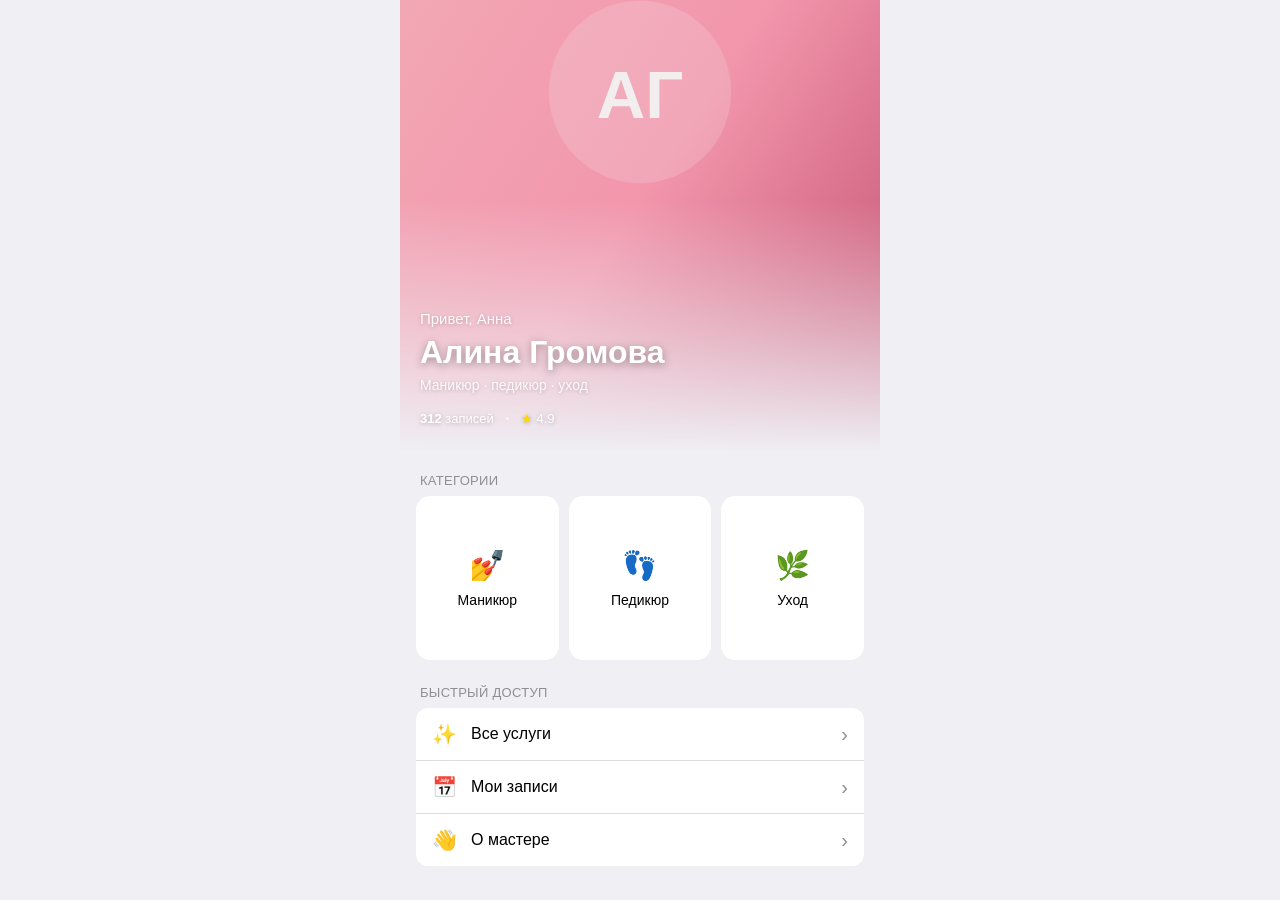
==== Documents/Projects/tg-beauty-catalog/tg-app/index.html @ 5e48bc69 "add tg-app — native Telegram style TMA - Заменяет dark-premium prototype нативным стилем Telegram (с" ====
<!DOCTYPE html>
<html lang="ru">
<head>
  <meta charset="UTF-8">
  <meta name="viewport" content="width=device-width, initial-scale=1.0, maximum-scale=1.0, user-scalable=no, viewport-fit=cover">
  <meta name="theme-color" content="#ffffff">
  <title>Алина Громова · Запись</title>

  <!-- Telegram Web App SDK — данные пользователя, тема, MainButton, BackButton -->
  <script src="https://telegram.org/js/telegram-web-app.js"></script>

  <link rel="stylesheet" href="styles.css">
</head>
<body>

  <!-- SVG-плейсхолдеры: градиенты для героев и аватара -->
  <svg width="0" height="0" style="position:absolute" aria-hidden="true">
    <defs>
      <linearGradient id="g-master" x1="0" y1="0" x2="1" y2="1">
        <stop offset="0%" stop-color="#FFB6C1"/>
        <stop offset="50%" stop-color="#FF9EB5"/>
        <stop offset="100%" stop-color="#C44569"/>
      </linearGradient>
    </defs>
  </svg>

  <!-- Верхняя панель (рисуем сами; в Telegram она поверх системной) -->
  <header class="topbar" id="topbar">
    <button class="back-btn" id="backBtn" aria-label="Назад" hidden>
      <svg viewBox="0 0 12 20" fill="none">
        <path d="M10 2L2 10L10 18" stroke="currentColor" stroke-width="2.5" stroke-linecap="round" stroke-linejoin="round"/>
      </svg>
      <span>Назад</span>
    </button>
    <div class="topbar-title" id="topbarTitle"></div>
  </header>

  <!-- Корневой контейнер с экранами; экраны переключаются слайдом -->
  <div class="app" id="app">

    <!-- ============ Экран 1: Главная ============ -->
    <section class="screen no-mainbtn no-topbar active" data-screen="home">
      <div class="hero">
        <svg viewBox="0 0 400 600" preserveAspectRatio="xMidYMid slice">
          <rect width="400" height="600" fill="url(#g-master)"/>
          <circle cx="200" cy="210" r="76" fill="rgba(255,255,255,0.18)"/>
          <text x="200" y="232" text-anchor="middle" font-family="-apple-system, sans-serif" font-size="56" fill="#ffffff" opacity="0.95" font-weight="600">АГ</text>
        </svg>
        <div class="hero-content">
          <div class="hero-greet" id="greeting">Привет, Анна</div>
          <div class="hero-name">Алина Громова</div>
          <div class="hero-spec">Маникюр · педикюр · уход</div>
          <div class="hero-stats">
            <span><b>312</b> записей</span>
            <span class="dot"></span>
            <span><span class="star">★</span> 4.9</span>
          </div>
        </div>
      </div>

      <div class="home-body">
        <div class="section-label" style="padding-left:4px;margin-top:0">Категории</div>
        <div class="tile-row" id="homeTiles">
          <!-- Заполняется JS-ом из CATEGORIES -->
        </div>

        <div class="section-label" style="padding-left:4px">Быстрый доступ</div>
        <div class="list-group" style="margin-bottom:24px">
          <div class="list-item" data-action="go-catalog">
            <span style="font-size:20px">✨</span>
            <span>Все услуги</span>
            <span class="chevron">›</span>
          </div>
          <div class="list-item" data-action="go-bookings">
            <span style="font-size:20px">📅</span>
            <span>Мои записи</span>
            <span class="chevron">›</span>
          </div>
          <div class="list-item" data-action="go-about">
            <span style="font-size:20px">👋</span>
            <span>О мастере</span>
            <span class="chevron">›</span>
          </div>
        </div>
      </div>
    </section>

    <!-- ============ Экран 2: Каталог ============ -->
    <section class="screen no-mainbtn" data-screen="catalog">
      <div class="chips" id="catChips"></div>
      <div class="section">
        <div class="list-group" id="serviceList"></div>
      </div>
    </section>

    <!-- ============ Экран 3: Карточка услуги ============ -->
    <section class="screen no-topbar" data-screen="service">
      <div class="service-hero" id="serviceHero"></div>
      <div class="service-body">
        <h1 class="service-title" id="serviceTitle"></h1>
        <div class="service-meta-row" id="serviceMeta"></div>
        <p class="service-desc" id="serviceDesc"></p>
        <div class="section-label" style="padding-left:4px;margin-top:0">Что входит</div>
        <ul class="includes-list" id="serviceIncludes"></ul>
        <div class="proof" id="serviceProof"></div>
      </div>
    </section>

    <!-- ============ Экран 4: Календарь ============ -->
    <section class="screen" data-screen="calendar">
      <div class="cal-summary" id="calSummary"></div>
      <div class="days-strip" id="daysStrip"></div>
      <div class="slots-title">Свободное время</div>
      <div id="slotsArea"></div>
    </section>

    <!-- ============ Экран 5: Подтверждение ============ -->
    <section class="screen" data-screen="confirm">
      <div class="confirm-body">
        <div class="summary-card">
          <div class="summary-service" id="confirmService"></div>
          <div class="summary-when" id="confirmWhen"></div>
          <div class="summary-duration" id="confirmDuration"></div>
          <div class="summary-price" id="confirmPrice"></div>
        </div>

        <div class="field">
          <div class="field-label">Имя</div>
          <input type="text" id="confirmName" value="Анна">
        </div>

        <div id="contactArea">
          <!-- Заполняется JS-ом: или contact-btn, или contact-ok -->
        </div>

        <div class="field">
          <div class="field-label">Комментарий (необязательно)</div>
          <textarea id="confirmComment" placeholder="Если есть пожелания"></textarea>
        </div>

        <div class="fineprint">Оплата на месте. Мастер подтвердит запись в течение часа.</div>
      </div>
    </section>

    <!-- ============ Экран 6: Успех ============ -->
    <section class="screen no-mainbtn no-topbar" data-screen="success">
      <div class="success-body">
        <div class="success-icon">
          <svg viewBox="0 0 24 24" fill="none" stroke="currentColor" stroke-width="3" stroke-linecap="round" stroke-linejoin="round">
            <polyline points="20 6 9 17 4 12"></polyline>
          </svg>
        </div>
        <div class="success-title">Готово!</div>
        <div class="success-sub" id="successSub"></div>

        <div class="success-card" id="successCard"></div>

        <div class="success-note">Напомню за день до визита</div>

        <button class="main-btn" data-action="go-home" style="position:relative;left:0;right:0;bottom:0;width:100%;max-width:none">
          На главную
        </button>
        <button class="link-btn" data-action="go-bookings">Мои записи →</button>
      </div>
    </section>

    <!-- ============ Экран 7: Мои записи ============ -->
    <section class="screen no-mainbtn" data-screen="bookings">
      <div class="tabs">
        <button class="tab active" data-tab="active">Активные</button>
        <button class="tab" data-tab="past">Прошедшие</button>
      </div>
      <div id="bookingList"></div>
    </section>

    <!-- ============ Экран 8: О мастере ============ -->
    <section class="screen no-topbar" data-screen="about">
      <div class="about-hero">
        <svg viewBox="0 0 400 280" preserveAspectRatio="xMidYMid slice">
          <rect width="400" height="280" fill="url(#g-master)"/>
          <circle cx="200" cy="120" r="60" fill="rgba(255,255,255,0.18)"/>
          <text x="200" y="138" text-anchor="middle" font-family="-apple-system, sans-serif" font-size="44" fill="#ffffff" opacity="0.95" font-weight="600">АГ</text>
        </svg>
      </div>
      <div class="about-body">
        <div class="about-name">Алина Громова</div>
        <div class="about-exp">10 лет в бьюти</div>
        <p class="about-bio" id="aboutBio"></p>

        <div class="section-label" style="padding-left:4px;margin-top:0">Контакты</div>
        <div class="list-group" style="margin-bottom:24px">
          <div class="list-item" data-action="open-map">
            <div class="contact-ico">📍</div>
            <div>
              <div class="contact-text" id="aboutAddress"></div>
              <div class="contact-sub">Открыть на карте</div>
            </div>
            <span class="chevron">›</span>
          </div>
          <div class="list-item" data-action="open-tg">
            <div class="contact-ico">✈</div>
            <div>
              <div class="contact-text" id="aboutTg"></div>
              <div class="contact-sub">Telegram-канал мастера</div>
            </div>
            <span class="chevron">›</span>
          </div>
          <div class="list-item" style="cursor:default">
            <div class="contact-ico">🕙</div>
            <div>
              <div class="contact-text" id="aboutHours"></div>
              <div class="contact-sub">Воскресенье — выходной</div>
            </div>
          </div>
        </div>
      </div>
    </section>

  </div>

  <!-- Главная кнопка снизу (эмуляция MainButton, в Telegram заменится на нативную) -->
  <button class="main-btn" id="mainBtn" hidden></button>

  <script src="data.js"></script>
  <script src="app.js"></script>
</body>
</html>
---- Documents/Projects/tg-beauty-catalog/tg-app/styles.css ----
/* ============================================================
   Telegram Mini App — нативный iOS/Android-стиль.
   Тема берётся из Telegram CSS-переменных (--tg-theme-*),
   fallback-значения подобраны под светлый Telegram iOS.
   В тёмной системной теме (prefers-color-scheme) — тёмные fallback.
   ============================================================ */

:root {
  /* Светлые fallback — если открыто не в Telegram */
  --tg-theme-bg-color: #ffffff;
  --tg-theme-secondary-bg-color: #efeff4;
  --tg-theme-section-bg-color: #ffffff;
  --tg-theme-text-color: #000000;
  --tg-theme-hint-color: #8e8e93;
  --tg-theme-link-color: #2AABEE;
  --tg-theme-button-color: #2AABEE;
  --tg-theme-button-text-color: #ffffff;
  --tg-theme-destructive-text-color: #FF3B30;
  --tg-theme-accent-text-color: #2AABEE;
  --tg-theme-subtitle-text-color: #8e8e93;
  --tg-theme-header-bg-color: #f8f8f8;

  /* Производные */
  --separator: rgba(60, 60, 67, 0.18);
  --press-overlay: rgba(0, 0, 0, 0.06);
  --radius-card: 12px;
  --radius-btn: 12px;

  --safe-top: env(safe-area-inset-top, 0px);
  --safe-bottom: env(safe-area-inset-bottom, 0px);

  --main-btn-h: 50px;
  --top-h: 52px;

  --ease: cubic-bezier(0.32, 0.72, 0, 1);
}

/* Тёмная тема вне Telegram — по prefers-color-scheme */
@media (prefers-color-scheme: dark) {
  :root {
    --tg-theme-bg-color: #000000;
    --tg-theme-secondary-bg-color: #1c1c1e;
    --tg-theme-section-bg-color: #1c1c1e;
    --tg-theme-text-color: #ffffff;
    --tg-theme-hint-color: #8e8e93;
    --tg-theme-link-color: #2AABEE;
    --tg-theme-button-color: #2AABEE;
    --tg-theme-button-text-color: #ffffff;
    --tg-theme-destructive-text-color: #FF453A;
    --tg-theme-accent-text-color: #2AABEE;
    --tg-theme-subtitle-text-color: #8e8e93;
    --tg-theme-header-bg-color: #1c1c1e;
    --separator: rgba(84, 84, 88, 0.4);
    --press-overlay: rgba(255, 255, 255, 0.08);
  }
}

* { box-sizing: border-box; margin: 0; padding: 0; }

html, body {
  background: var(--tg-theme-secondary-bg-color);
  color: var(--tg-theme-text-color);
  font-family: -apple-system, BlinkMacSystemFont, 'SF Pro Display', 'Segoe UI', Roboto, sans-serif;
  font-size: 16px;
  line-height: 1.4;
  -webkit-font-smoothing: antialiased;
  overscroll-behavior: none;
  -webkit-tap-highlight-color: transparent;
}

body {
  max-width: 480px;
  margin: 0 auto;
  min-height: 100vh;
  min-height: 100dvh;
  position: relative;
  overflow: hidden;
}

/* ============ Каркас экранов со слайд-переходами ============ */
.app {
  position: relative;
  height: 100dvh;
  overflow: hidden;
}

.screen {
  position: absolute;
  inset: 0;
  background: var(--tg-theme-secondary-bg-color);
  overflow-y: auto;
  overflow-x: hidden;
  -webkit-overflow-scrolling: touch;
  transform: translateX(100%);
  transition: transform 0.28s var(--ease);
  will-change: transform;
  padding-top: calc(var(--top-h) + var(--safe-top));
  padding-bottom: calc(var(--main-btn-h) + var(--safe-bottom) + 24px);
}

.screen.active {
  transform: translateX(0);
  z-index: 2;
}

.screen.behind {
  transform: translateX(-25%);
  z-index: 1;
}

.screen.no-mainbtn { padding-bottom: calc(var(--safe-bottom) + 24px); }
.screen.no-topbar  { padding-top: var(--safe-top); }

/* ============ Верхняя панель ============ */
.topbar {
  position: absolute;
  top: 0; left: 0; right: 0;
  height: calc(var(--top-h) + var(--safe-top));
  padding-top: var(--safe-top);
  background: var(--tg-theme-header-bg-color);
  backdrop-filter: saturate(180%) blur(20px);
  -webkit-backdrop-filter: saturate(180%) blur(20px);
  display: flex;
  align-items: center;
  justify-content: center;
  z-index: 10;
  border-bottom: 0.5px solid transparent;
  transition: border-color .2s;
}
.topbar.scrolled { border-bottom-color: var(--separator); }
.topbar.transparent { background: transparent; backdrop-filter: none; -webkit-backdrop-filter: none; }

.topbar-title {
  font-size: 17px;
  font-weight: 600;
  color: var(--tg-theme-text-color);
}

.back-btn {
  position: absolute;
  left: 8px;
  top: var(--safe-top);
  height: var(--top-h);
  display: flex;
  align-items: center;
  padding: 0 12px;
  background: none;
  border: none;
  color: var(--tg-theme-link-color);
  cursor: pointer;
  font-size: 17px;
  font-family: inherit;
  gap: 4px;
}
.back-btn:active { opacity: 0.4; }
.back-btn[hidden] { display: none; }
.back-btn svg { width: 12px; height: 20px; }

/* ============ Главная кнопка снизу (эмуляция MainButton) ============ */
.main-btn {
  position: fixed;
  left: 16px;
  right: 16px;
  bottom: calc(var(--safe-bottom) + 12px);
  height: var(--main-btn-h);
  max-width: 448px;
  margin: 0 auto;
  background: var(--tg-theme-button-color);
  color: var(--tg-theme-button-text-color);
  border: none;
  border-radius: var(--radius-btn);
  font-family: inherit;
  font-weight: 600;
  font-size: 17px;
  cursor: pointer;
  z-index: 100;
  transition: opacity 0.15s, transform 0.1s;
}
.main-btn:active { opacity: 0.85; transform: scale(0.99); }
.main-btn[disabled] {
  opacity: 0.5;
  cursor: not-allowed;
}
.main-btn[hidden] { display: none; }
.main-btn.progress::after {
  content: '';
  display: inline-block;
  width: 16px; height: 16px;
  margin-left: 10px;
  border: 2px solid currentColor;
  border-right-color: transparent;
  border-radius: 50%;
  vertical-align: -3px;
  animation: spin 0.7s linear infinite;
}
@keyframes spin { to { transform: rotate(360deg); } }

/* ============ Тайповые группы (iOS Settings style) ============ */
.section {
  margin: 0 16px 24px;
}
.section-label {
  font-size: 13px;
  text-transform: uppercase;
  letter-spacing: 0.3px;
  color: var(--tg-theme-hint-color);
  padding: 0 16px 6px;
  margin-top: 24px;
}
.list-group {
  background: var(--tg-theme-section-bg-color);
  border-radius: var(--radius-card);
  overflow: hidden;
}
.list-item {
  display: flex;
  align-items: center;
  gap: 14px;
  padding: 12px 16px;
  min-height: 44px;
  cursor: pointer;
  position: relative;
  transition: background .15s;
}
.list-item:active { background: var(--press-overlay); }
.list-item + .list-item {
  border-top: 0.5px solid var(--separator);
}
.list-item .chevron {
  margin-left: auto;
  color: var(--tg-theme-hint-color);
  font-size: 20px;
  flex-shrink: 0;
}

/* ============ Экран 1: Главная ============ */
.hero {
  position: relative;
  height: 56vh;
  min-height: 360px;
  overflow: hidden;
  margin: calc(-1 * (var(--top-h) + var(--safe-top))) 0 0;
}
.hero svg { width: 100%; height: 100%; display: block; }
.hero::after {
  content: '';
  position: absolute;
  inset: 0;
  background: linear-gradient(180deg, rgba(0,0,0,0.05) 50%, var(--tg-theme-secondary-bg-color) 100%);
  pointer-events: none;
}
.hero-content {
  position: absolute;
  bottom: 24px;
  left: 20px;
  right: 20px;
  z-index: 2;
  color: #ffffff;
}
.hero-greet {
  font-size: 15px;
  opacity: 0.9;
  margin-bottom: 6px;
  text-shadow: 0 1px 4px rgba(0,0,0,0.25);
}
.hero-name {
  font-size: 32px;
  font-weight: 700;
  line-height: 1.1;
  margin-bottom: 6px;
  text-shadow: 0 2px 8px rgba(0,0,0,0.35);
}
.hero-spec {
  font-size: 14px;
  opacity: 0.85;
  text-shadow: 0 1px 4px rgba(0,0,0,0.25);
}
.hero-stats {
  display: flex;
  gap: 12px;
  margin-top: 14px;
  font-size: 13px;
  align-items: center;
  text-shadow: 0 1px 4px rgba(0,0,0,0.25);
}
.hero-stats .star { color: #FFD700; }
.hero-stats .dot { width: 3px; height: 3px; border-radius: 50%; background: currentColor; opacity: 0.6; }

.home-body {
  padding: 20px 16px 0;
}

/* Категории-тайлы */
.tile-row {
  display: grid;
  grid-template-columns: 1fr 1fr 1fr;
  gap: 10px;
  margin-bottom: 8px;
}
.tile {
  aspect-ratio: 1 / 1.15;
  border-radius: 14px;
  position: relative;
  overflow: hidden;
  cursor: pointer;
  display: flex;
  flex-direction: column;
  align-items: center;
  justify-content: center;
  padding: 14px;
  transition: transform .12s;
  background: var(--tg-theme-section-bg-color);
}
.tile:active { transform: scale(0.96); }
.tile-emoji {
  font-size: 28px;
  margin-bottom: 6px;
}
.tile-name {
  font-size: 14px;
  font-weight: 500;
  color: var(--tg-theme-text-color);
}

/* ============ Экран 2: Каталог ============ */
.chips {
  display: flex;
  gap: 8px;
  padding: 12px 16px;
  overflow-x: auto;
  scrollbar-width: none;
}
.chips::-webkit-scrollbar { display: none; }
.chip {
  flex-shrink: 0;
  padding: 8px 16px;
  height: 36px;
  display: inline-flex;
  align-items: center;
  border-radius: 18px;
  background: var(--tg-theme-section-bg-color);
  color: var(--tg-theme-text-color);
  font-family: inherit;
  font-size: 14px;
  font-weight: 500;
  border: none;
  cursor: pointer;
  transition: all .15s;
  white-space: nowrap;
}
.chip.active {
  background: var(--tg-theme-button-color);
  color: var(--tg-theme-button-text-color);
}

.service-card {
  display: flex;
  align-items: center;
  gap: 12px;
  padding: 10px;
  cursor: pointer;
  position: relative;
  min-height: 64px;
  transition: background .15s;
}
.service-card:active { background: var(--press-overlay); }
.service-card + .service-card {
  border-top: 0.5px solid var(--separator);
}
.service-thumb {
  width: 56px;
  height: 56px;
  border-radius: 10px;
  flex-shrink: 0;
  overflow: hidden;
}
.service-info { flex: 1; min-width: 0; }
.service-name {
  font-size: 15px;
  font-weight: 500;
  color: var(--tg-theme-text-color);
  margin-bottom: 3px;
}
.service-meta {
  font-size: 13px;
  color: var(--tg-theme-hint-color);
}
.service-meta .price {
  color: var(--tg-theme-accent-text-color);
  font-weight: 500;
}
.service-chevron {
  color: var(--tg-theme-hint-color);
  font-size: 20px;
  flex-shrink: 0;
  margin-right: 4px;
}

/* ============ Экран 3: Карточка услуги ============ */
.service-hero {
  height: 220px;
  margin: calc(-1 * (var(--top-h) + var(--safe-top))) 0 0;
  position: relative;
  overflow: hidden;
}
.service-hero svg { width: 100%; height: 100%; display: block; }
.service-body { padding: 20px 16px 0; }
.service-title {
  font-size: 28px;
  font-weight: 700;
  color: var(--tg-theme-text-color);
  margin-bottom: 8px;
  line-height: 1.15;
}
.service-meta-row {
  font-size: 15px;
  color: var(--tg-theme-hint-color);
  margin-bottom: 20px;
}
.service-meta-row .price {
  color: var(--tg-theme-accent-text-color);
  font-weight: 600;
}
.service-desc {
  font-size: 15px;
  line-height: 1.5;
  color: var(--tg-theme-text-color);
  margin-bottom: 24px;
}
.includes-list {
  list-style: none;
  background: var(--tg-theme-section-bg-color);
  border-radius: var(--radius-card);
  margin-bottom: 16px;
}
.includes-list li {
  padding: 12px 16px;
  font-size: 15px;
  color: var(--tg-theme-text-color);
  display: flex;
  align-items: center;
  gap: 12px;
}
.includes-list li + li {
  border-top: 0.5px solid var(--separator);
}
.includes-list li::before {
  content: '✓';
  color: var(--tg-theme-accent-text-color);
  font-weight: 600;
}
.proof {
  font-size: 13px;
  color: var(--tg-theme-hint-color);
  text-align: center;
  padding: 8px 0;
}
.proof b { color: var(--tg-theme-accent-text-color); font-weight: 600; }

/* ============ Экран 4: Календарь ============ */
.cal-summary {
  background: var(--tg-theme-section-bg-color);
  padding: 12px 16px;
  font-size: 14px;
  color: var(--tg-theme-hint-color);
  border-bottom: 0.5px solid var(--separator);
}
.cal-summary .price { color: var(--tg-theme-accent-text-color); font-weight: 500; }

.days-strip {
  display: flex;
  gap: 8px;
  padding: 16px;
  overflow-x: auto;
  scrollbar-width: none;
}
.days-strip::-webkit-scrollbar { display: none; }
.day {
  flex-shrink: 0;
  width: 52px;
  height: 68px;
  border-radius: 12px;
  background: var(--tg-theme-section-bg-color);
  display: flex;
  flex-direction: column;
  align-items: center;
  justify-content: center;
  gap: 2px;
  cursor: pointer;
  border: none;
  font-family: inherit;
  transition: all .15s;
}
.day .wd {
  font-size: 11px;
  color: var(--tg-theme-hint-color);
  text-transform: uppercase;
}
.day .num {
  font-size: 19px;
  font-weight: 600;
  color: var(--tg-theme-text-color);
  line-height: 1;
}
.day .mo {
  font-size: 10px;
  color: var(--tg-theme-hint-color);
}
.day.active {
  background: var(--tg-theme-button-color);
}
.day.active .wd, .day.active .num, .day.active .mo {
  color: var(--tg-theme-button-text-color);
}

.slots-title {
  padding: 8px 20px 12px;
  font-size: 13px;
  text-transform: uppercase;
  color: var(--tg-theme-hint-color);
  letter-spacing: 0.3px;
}
.slots-grid {
  display: grid;
  grid-template-columns: repeat(3, 1fr);
  gap: 8px;
  padding: 0 16px 20px;
}
.slot {
  height: 44px;
  border-radius: 10px;
  background: var(--tg-theme-section-bg-color);
  color: var(--tg-theme-text-color);
  font-size: 15px;
  font-weight: 500;
  cursor: pointer;
  border: none;
  font-family: inherit;
  transition: all .15s;
}
.slot:active { transform: scale(0.96); opacity: 0.7; }
.slot.taken {
  opacity: 0.35;
  text-decoration: line-through;
  pointer-events: none;
}
.slot.selected {
  background: var(--tg-theme-button-color);
  color: var(--tg-theme-button-text-color);
}
.slots-empty {
  padding: 40px 20px;
  text-align: center;
  color: var(--tg-theme-hint-color);
  font-size: 14px;
}

/* ============ Экран 5: Подтверждение ============ */
.confirm-body { padding: 20px 16px 0; }

.summary-card {
  background: var(--tg-theme-section-bg-color);
  border-radius: var(--radius-card);
  padding: 18px;
  margin-bottom: 16px;
}
.summary-service {
  font-size: 17px;
  font-weight: 600;
  color: var(--tg-theme-text-color);
  margin-bottom: 12px;
}
.summary-when {
  font-size: 17px;
  color: var(--tg-theme-accent-text-color);
  font-weight: 600;
  margin-bottom: 4px;
}
.summary-duration {
  font-size: 13px;
  color: var(--tg-theme-hint-color);
  margin-bottom: 14px;
}
.summary-price {
  font-size: 22px;
  font-weight: 700;
  color: var(--tg-theme-text-color);
  padding-top: 12px;
  border-top: 0.5px solid var(--separator);
}

.field {
  background: var(--tg-theme-section-bg-color);
  border-radius: var(--radius-card);
  padding: 12px 16px;
  margin-bottom: 10px;
}
.field-label {
  font-size: 13px;
  color: var(--tg-theme-hint-color);
  margin-bottom: 4px;
}
.field input,
.field textarea {
  width: 100%;
  background: transparent;
  border: none;
  color: var(--tg-theme-text-color);
  font-family: inherit;
  font-size: 16px;
  font-weight: 400;
  outline: none;
  padding: 0;
}
.field textarea { resize: none; min-height: 44px; }

.contact-btn {
  width: 100%;
  height: 50px;
  background: var(--tg-theme-section-bg-color);
  color: var(--tg-theme-link-color);
  border: none;
  border-radius: var(--radius-card);
  font-family: inherit;
  font-size: 15px;
  font-weight: 500;
  cursor: pointer;
  margin-bottom: 16px;
  display: flex;
  align-items: center;
  justify-content: center;
  gap: 8px;
  transition: opacity .15s;
}
.contact-btn:active { opacity: 0.6; }

.contact-ok {
  display: flex;
  align-items: center;
  justify-content: space-between;
  background: var(--tg-theme-section-bg-color);
  border-radius: var(--radius-card);
  padding: 14px 16px;
  margin-bottom: 16px;
  font-size: 15px;
}
.contact-ok .check {
  color: #34C759;
  font-size: 18px;
}

.fineprint {
  font-size: 13px;
  color: var(--tg-theme-hint-color);
  text-align: center;
  padding: 12px 24px;
  line-height: 1.45;
}

/* ============ Экран 6: Успех ============ */
.success-body {
  padding: 80px 24px 24px;
  text-align: center;
}
.success-icon {
  width: 88px;
  height: 88px;
  margin: 0 auto 24px;
  border-radius: 50%;
  background: #34C759;
  display: flex;
  align-items: center;
  justify-content: center;
  animation: popIn .45s cubic-bezier(.34,1.56,.64,1);
}
.success-icon svg { width: 44px; height: 44px; color: #ffffff; }
@keyframes popIn {
  from { transform: scale(0); opacity: 0; }
  to { transform: scale(1); opacity: 1; }
}
.success-title {
  font-size: 28px;
  font-weight: 700;
  color: var(--tg-theme-text-color);
  margin-bottom: 8px;
}
.success-sub {
  font-size: 16px;
  color: var(--tg-theme-text-color);
  margin-bottom: 32px;
}
.success-card {
  background: var(--tg-theme-section-bg-color);
  border-radius: var(--radius-card);
  padding: 4px 16px;
  margin-bottom: 20px;
  text-align: left;
}
.success-card .row {
  display: flex;
  justify-content: space-between;
  padding: 12px 0;
  font-size: 15px;
}
.success-card .row + .row { border-top: 0.5px solid var(--separator); }
.success-card .label { color: var(--tg-theme-hint-color); }
.success-card .value { color: var(--tg-theme-text-color); font-weight: 500; }
.success-note {
  font-size: 13px;
  color: var(--tg-theme-hint-color);
  margin-bottom: 32px;
}

.link-btn {
  display: inline-block;
  color: var(--tg-theme-link-color);
  background: none;
  border: none;
  font-family: inherit;
  font-size: 16px;
  padding: 12px 20px;
  cursor: pointer;
  text-decoration: none;
}
.link-btn:active { opacity: 0.5; }

/* ============ Экран 7: Мои записи ============ */
.tabs {
  display: flex;
  margin: 12px 16px 16px;
  background: var(--tg-theme-section-bg-color);
  border-radius: 10px;
  padding: 2px;
}
.tab {
  flex: 1;
  height: 32px;
  border-radius: 8px;
  border: none;
  background: transparent;
  color: var(--tg-theme-text-color);
  font-size: 14px;
  font-weight: 500;
  font-family: inherit;
  cursor: pointer;
}
.tab.active {
  background: var(--tg-theme-bg-color);
  box-shadow: 0 1px 3px rgba(0,0,0,0.1);
}

.booking-card {
  background: var(--tg-theme-section-bg-color);
  margin: 0 16px 10px;
  border-radius: var(--radius-card);
  padding: 16px;
}
.booking-when {
  font-size: 17px;
  color: var(--tg-theme-accent-text-color);
  font-weight: 600;
  margin-bottom: 4px;
}
.booking-service {
  font-size: 15px;
  color: var(--tg-theme-text-color);
  margin-bottom: 12px;
}
.booking-meta {
  display: flex;
  justify-content: space-between;
  align-items: center;
  padding-top: 12px;
  border-top: 0.5px solid var(--separator);
}
.status {
  font-size: 13px;
  color: var(--tg-theme-hint-color);
  display: flex;
  align-items: center;
  gap: 6px;
}
.status .dot {
  width: 8px;
  height: 8px;
  border-radius: 50%;
}
.status.confirmed .dot { background: #34C759; }
.status.pending .dot   { background: #FFCC00; }
.status.past .dot      { background: var(--tg-theme-hint-color); }
.cancel-link {
  color: var(--tg-theme-destructive-text-color);
  font-size: 15px;
  background: none;
  border: none;
  cursor: pointer;
  font-family: inherit;
  padding: 4px 0;
}
.cancel-link:active { opacity: 0.5; }

.empty {
  padding: 80px 24px;
  text-align: center;
}
.empty-icon {
  font-size: 48px;
  margin-bottom: 16px;
}
.empty-text {
  font-size: 15px;
  color: var(--tg-theme-hint-color);
  margin-bottom: 24px;
}
.empty-btn {
  display: inline-block;
  padding: 10px 24px;
  background: var(--tg-theme-button-color);
  color: var(--tg-theme-button-text-color);
  border: none;
  border-radius: 22px;
  font-family: inherit;
  font-size: 15px;
  font-weight: 500;
  cursor: pointer;
}
.empty-btn:active { opacity: 0.85; }

/* ============ Экран 8: О мастере ============ */
.about-hero {
  height: 260px;
  margin: calc(-1 * (var(--top-h) + var(--safe-top))) 0 0;
  position: relative;
  overflow: hidden;
}
.about-hero svg { width: 100%; height: 100%; display: block; }
.about-body { padding: 20px 16px 0; }
.about-name {
  font-size: 26px;
  font-weight: 700;
  color: var(--tg-theme-text-color);
  margin-bottom: 4px;
}
.about-exp {
  font-size: 14px;
  color: var(--tg-theme-hint-color);
  margin-bottom: 16px;
}
.about-bio {
  font-size: 15px;
  line-height: 1.5;
  color: var(--tg-theme-text-color);
  margin-bottom: 24px;
}

.contact-ico {
  width: 32px;
  height: 32px;
  border-radius: 8px;
  background: var(--tg-theme-button-color);
  color: var(--tg-theme-button-text-color);
  display: flex;
  align-items: center;
  justify-content: center;
  font-size: 16px;
  flex-shrink: 0;
}
.contact-text {
  font-size: 15px;
  color: var(--tg-theme-text-color);
}
.contact-sub {
  font-size: 13px;
  color: var(--tg-theme-hint-color);
  margin-top: 2px;
}

/* ============ Тост-уведомление ============ */
.toast {
  position: fixed;
  bottom: calc(var(--main-btn-h) + var(--safe-bottom) + 24px);
  left: 50%;
  transform: translateX(-50%);
  background: rgba(40, 40, 40, 0.92);
  color: #ffffff;
  padding: 10px 20px;
  border-radius: 20px;
  font-size: 14px;
  z-index: 200;
  animation: toastIn .2s ease;
  backdrop-filter: blur(10px);
  -webkit-backdrop-filter: blur(10px);
}
@keyframes toastIn {
  from { opacity: 0; transform: translateX(-50%) translateY(8px); }
  to   { opacity: 1; transform: translateX(-50%) translateY(0); }
}
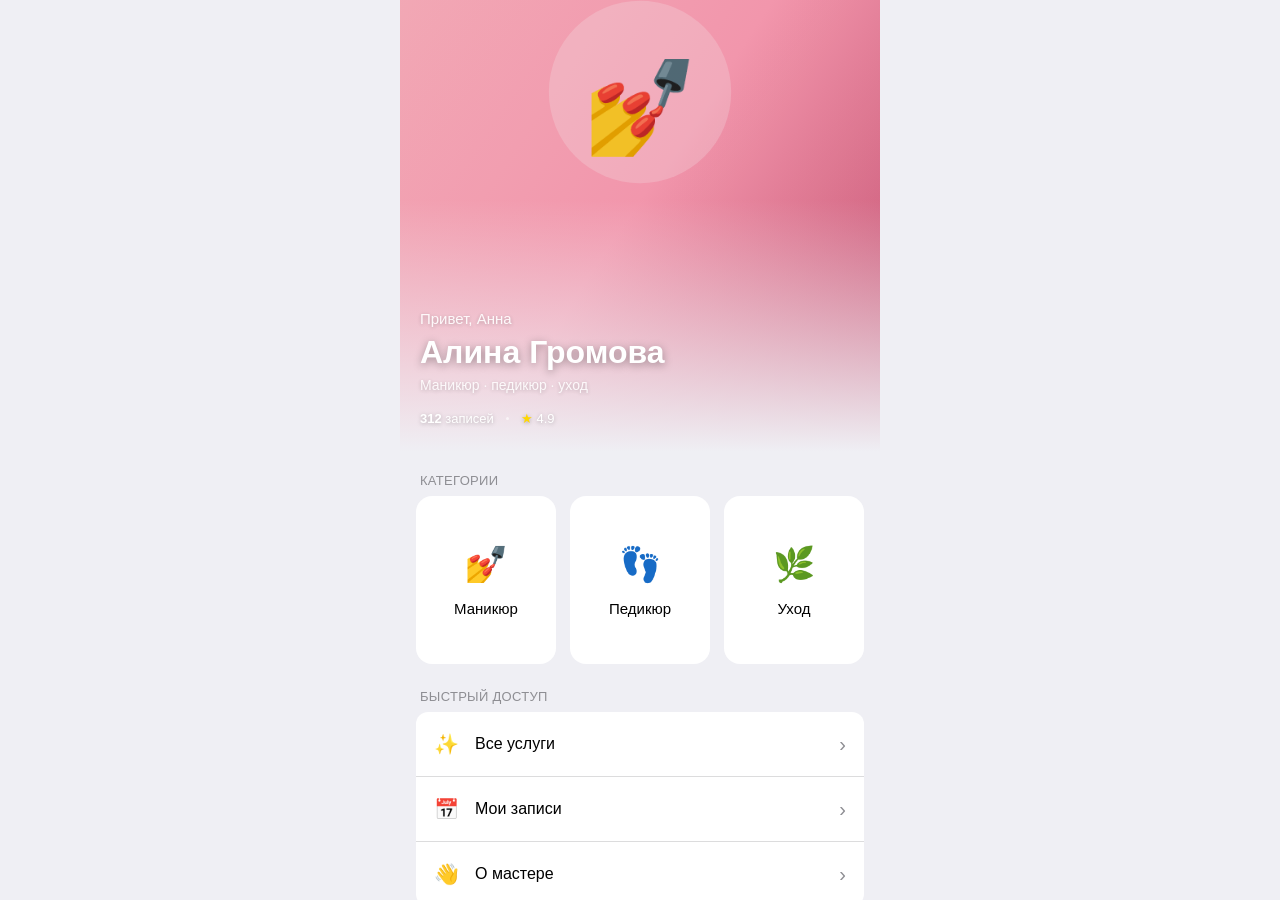
==== commit b72a6a3d: "tg-app — крупные кнопки, emoji-плейсхолдеры, отзывы и фикс back/main вне Telegram Co-Authored-By: Cl" ====
--- a/Documents/Projects/tg-beauty-catalog/tg-app/index.html
+++ b/Documents/Projects/tg-beauty-catalog/tg-app/index.html
@@ -43,8 +43,8 @@
       <div class="hero">
         <svg viewBox="0 0 400 600" preserveAspectRatio="xMidYMid slice">
           <rect width="400" height="600" fill="url(#g-master)"/>
-          <circle cx="200" cy="210" r="76" fill="rgba(255,255,255,0.18)"/>
-          <text x="200" y="232" text-anchor="middle" font-family="-apple-system, sans-serif" font-size="56" fill="#ffffff" opacity="0.95" font-weight="600">АГ</text>
+          <circle cx="200" cy="210" r="76" fill="rgba(255,255,255,0.22)"/>
+          <text x="200" y="248" text-anchor="middle" font-size="74">💅</text>
         </svg>
         <div class="hero-content">
           <div class="hero-greet" id="greeting">Привет, Анна</div>
@@ -82,6 +82,9 @@
             <span class="chevron">›</span>
           </div>
         </div>
+
+        <div class="section-label" style="padding-left:4px">Отзывы</div>
+        <div class="list-group" id="homeReviews" style="margin-bottom:24px"></div>
       </div>
     </section>
 
@@ -178,8 +181,8 @@
       <div class="about-hero">
         <svg viewBox="0 0 400 280" preserveAspectRatio="xMidYMid slice">
           <rect width="400" height="280" fill="url(#g-master)"/>
-          <circle cx="200" cy="120" r="60" fill="rgba(255,255,255,0.18)"/>
-          <text x="200" y="138" text-anchor="middle" font-family="-apple-system, sans-serif" font-size="44" fill="#ffffff" opacity="0.95" font-weight="600">АГ</text>
+          <circle cx="200" cy="120" r="60" fill="rgba(255,255,255,0.22)"/>
+          <text x="200" y="146" text-anchor="middle" font-size="58">💅</text>
         </svg>
       </div>
       <div class="about-body">
--- a/Documents/Projects/tg-beauty-catalog/tg-app/styles.css
+++ b/Documents/Projects/tg-beauty-catalog/tg-app/styles.css
@@ -29,7 +29,7 @@
   --safe-top: env(safe-area-inset-top, 0px);
   --safe-bottom: env(safe-area-inset-bottom, 0px);
 
-  --main-btn-h: 50px;
+  --main-btn-h: 58px;
   --top-h: 52px;
 
   --ease: cubic-bezier(0.32, 0.72, 0, 1);
@@ -161,7 +161,7 @@
   position: fixed;
   left: 16px;
   right: 16px;
-  bottom: calc(var(--safe-bottom) + 12px);
+  bottom: calc(var(--safe-bottom) + 16px);
   height: var(--main-btn-h);
   max-width: 448px;
   margin: 0 auto;
@@ -171,7 +171,7 @@
   border-radius: var(--radius-btn);
   font-family: inherit;
   font-weight: 600;
-  font-size: 17px;
+  font-size: 18px;
   cursor: pointer;
   z-index: 100;
   transition: opacity 0.15s, transform 0.1s;
@@ -215,9 +215,9 @@
 .list-item {
   display: flex;
   align-items: center;
-  gap: 14px;
-  padding: 12px 16px;
-  min-height: 44px;
+  gap: 16px;
+  padding: 18px 18px;
+  min-height: 56px;
   cursor: pointer;
   position: relative;
   transition: background .15s;
@@ -294,12 +294,13 @@
 .tile-row {
   display: grid;
   grid-template-columns: 1fr 1fr 1fr;
-  gap: 10px;
+  gap: 14px;
   margin-bottom: 8px;
 }
 .tile {
-  aspect-ratio: 1 / 1.15;
-  border-radius: 14px;
+  aspect-ratio: 1 / 1.2;
+  min-height: 110px;
+  border-radius: 16px;
   position: relative;
   overflow: hidden;
   cursor: pointer;
@@ -307,41 +308,89 @@
   flex-direction: column;
   align-items: center;
   justify-content: center;
-  padding: 14px;
+  padding: 16px;
   transition: transform .12s;
   background: var(--tg-theme-section-bg-color);
 }
 .tile:active { transform: scale(0.96); }
 .tile-emoji {
-  font-size: 28px;
+  font-size: 34px;
+  margin-bottom: 10px;
+}
+.tile-name {
+  font-size: 15px;
+  font-weight: 500;
+  color: var(--tg-theme-text-color);
+}
+
+/* Отзывы на главной */
+.review-item {
+  display: flex;
+  gap: 14px;
+  padding: 16px 18px;
+}
+.review-item + .review-item {
+  border-top: 0.5px solid var(--separator);
+}
+.review-avatar {
+  width: 44px;
+  height: 44px;
+  border-radius: 50%;
+  background: var(--tg-theme-secondary-bg-color);
+  display: flex;
+  align-items: center;
+  justify-content: center;
+  font-size: 22px;
+  flex-shrink: 0;
+}
+.review-body { flex: 1; min-width: 0; }
+.review-head {
+  display: flex;
+  justify-content: space-between;
+  align-items: center;
   margin-bottom: 6px;
 }
-.tile-name {
+.review-name {
+  font-size: 15px;
+  font-weight: 600;
+  color: var(--tg-theme-text-color);
+}
+.review-stars {
+  font-size: 13px;
+  color: #FFCC00;
+  letter-spacing: 1px;
+}
+.review-text {
   font-size: 14px;
-  font-weight: 500;
-  color: var(--tg-theme-text-color);
+  line-height: 1.45;
+  color: var(--tg-theme-text-color);
+  margin-bottom: 6px;
+}
+.review-service {
+  font-size: 12px;
+  color: var(--tg-theme-hint-color);
 }
 
 /* ============ Экран 2: Каталог ============ */
 .chips {
   display: flex;
-  gap: 8px;
-  padding: 12px 16px;
+  gap: 10px;
+  padding: 14px 16px;
   overflow-x: auto;
   scrollbar-width: none;
 }
 .chips::-webkit-scrollbar { display: none; }
 .chip {
   flex-shrink: 0;
-  padding: 8px 16px;
-  height: 36px;
+  padding: 10px 20px;
+  height: 44px;
   display: inline-flex;
   align-items: center;
-  border-radius: 18px;
-  background: var(--tg-theme-section-bg-color);
-  color: var(--tg-theme-text-color);
-  font-family: inherit;
-  font-size: 14px;
+  border-radius: 22px;
+  background: var(--tg-theme-section-bg-color);
+  color: var(--tg-theme-text-color);
+  font-family: inherit;
+  font-size: 15px;
   font-weight: 500;
   border: none;
   cursor: pointer;
@@ -356,11 +405,11 @@
 .service-card {
   display: flex;
   align-items: center;
-  gap: 12px;
-  padding: 10px;
+  gap: 14px;
+  padding: 14px 12px;
   cursor: pointer;
   position: relative;
-  min-height: 64px;
+  min-height: 80px;
   transition: background .15s;
 }
 .service-card:active { background: var(--press-overlay); }
@@ -368,9 +417,9 @@
   border-top: 0.5px solid var(--separator);
 }
 .service-thumb {
-  width: 56px;
-  height: 56px;
-  border-radius: 10px;
+  width: 64px;
+  height: 64px;
+  border-radius: 12px;
   flex-shrink: 0;
   overflow: hidden;
 }
@@ -469,17 +518,17 @@
 
 .days-strip {
   display: flex;
-  gap: 8px;
-  padding: 16px;
+  gap: 10px;
+  padding: 18px 16px;
   overflow-x: auto;
   scrollbar-width: none;
 }
 .days-strip::-webkit-scrollbar { display: none; }
 .day {
   flex-shrink: 0;
-  width: 52px;
-  height: 68px;
-  border-radius: 12px;
+  width: 60px;
+  height: 78px;
+  border-radius: 14px;
   background: var(--tg-theme-section-bg-color);
   display: flex;
   flex-direction: column;
@@ -523,15 +572,15 @@
 .slots-grid {
   display: grid;
   grid-template-columns: repeat(3, 1fr);
-  gap: 8px;
+  gap: 12px;
   padding: 0 16px 20px;
 }
 .slot {
-  height: 44px;
-  border-radius: 10px;
-  background: var(--tg-theme-section-bg-color);
-  color: var(--tg-theme-text-color);
-  font-size: 15px;
+  height: 54px;
+  border-radius: 12px;
+  background: var(--tg-theme-section-bg-color);
+  color: var(--tg-theme-text-color);
+  font-size: 16px;
   font-weight: 500;
   cursor: pointer;
   border: none;
@@ -616,20 +665,20 @@
 
 .contact-btn {
   width: 100%;
-  height: 50px;
+  height: 58px;
   background: var(--tg-theme-section-bg-color);
   color: var(--tg-theme-link-color);
   border: none;
   border-radius: var(--radius-card);
   font-family: inherit;
-  font-size: 15px;
+  font-size: 16px;
   font-weight: 500;
   cursor: pointer;
-  margin-bottom: 16px;
+  margin-bottom: 18px;
   display: flex;
   align-items: center;
   justify-content: center;
-  gap: 8px;
+  gap: 10px;
   transition: opacity .15s;
 }
 .contact-btn:active { opacity: 0.6; }
@@ -727,19 +776,20 @@
 /* ============ Экран 7: Мои записи ============ */
 .tabs {
   display: flex;
-  margin: 12px 16px 16px;
-  background: var(--tg-theme-section-bg-color);
-  border-radius: 10px;
-  padding: 2px;
+  gap: 4px;
+  margin: 14px 16px 18px;
+  background: var(--tg-theme-section-bg-color);
+  border-radius: 12px;
+  padding: 4px;
 }
 .tab {
   flex: 1;
-  height: 32px;
-  border-radius: 8px;
+  height: 40px;
+  border-radius: 10px;
   border: none;
   background: transparent;
   color: var(--tg-theme-text-color);
-  font-size: 14px;
+  font-size: 15px;
   font-weight: 500;
   font-family: inherit;
   cursor: pointer;
@@ -751,9 +801,9 @@
 
 .booking-card {
   background: var(--tg-theme-section-bg-color);
-  margin: 0 16px 10px;
+  margin: 0 16px 14px;
   border-radius: var(--radius-card);
-  padding: 16px;
+  padding: 18px;
 }
 .booking-when {
   font-size: 17px;
@@ -814,13 +864,14 @@
 }
 .empty-btn {
   display: inline-block;
-  padding: 10px 24px;
+  padding: 14px 32px;
+  min-height: 48px;
   background: var(--tg-theme-button-color);
   color: var(--tg-theme-button-text-color);
   border: none;
-  border-radius: 22px;
-  font-family: inherit;
-  font-size: 15px;
+  border-radius: 24px;
+  font-family: inherit;
+  font-size: 16px;
   font-weight: 500;
   cursor: pointer;
 }
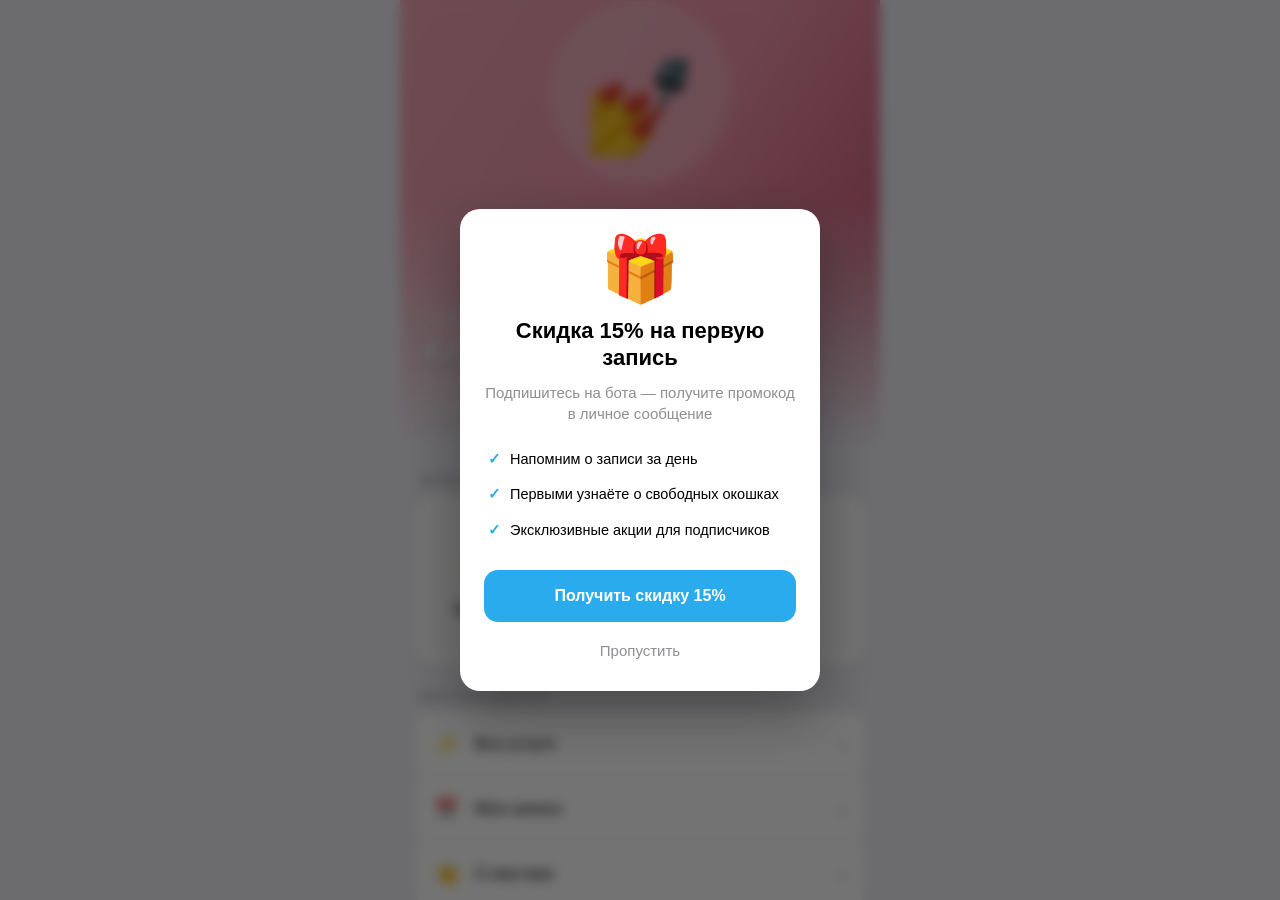
==== commit 2b00f8a1: "tg-app — оффер-модалка со скидкой 15% при первом открытии (1 раз, localStorage) Co-Authored-By: Clau" ====
--- a/Documents/Projects/tg-beauty-catalog/tg-app/index.html
+++ b/Documents/Projects/tg-beauty-catalog/tg-app/index.html
@@ -224,6 +224,22 @@
   <!-- Главная кнопка снизу (эмуляция MainButton, в Telegram заменится на нативную) -->
   <button class="main-btn" id="mainBtn" hidden></button>
 
+  <!-- Оффер-модалка: показывается один раз при первом открытии -->
+  <div class="offer-modal" id="offerModal" hidden>
+    <div class="offer-card">
+      <div class="offer-emoji">🎁</div>
+      <h2 class="offer-title">Скидка 15% на первую запись</h2>
+      <p class="offer-sub">Подпишитесь на бота — получите промокод в личное сообщение</p>
+      <ul class="offer-bullets">
+        <li>Напомним о записи за день</li>
+        <li>Первыми узнаёте о свободных окошках</li>
+        <li>Эксклюзивные акции для подписчиков</li>
+      </ul>
+      <button class="offer-cta" id="offerCta">Получить скидку 15%</button>
+      <button class="offer-skip" id="offerSkip">Пропустить</button>
+    </div>
+  </div>
+
   <script src="data.js"></script>
   <script src="app.js"></script>
 </body>
--- a/Documents/Projects/tg-beauty-catalog/tg-app/styles.css
+++ b/Documents/Projects/tg-beauty-catalog/tg-app/styles.css
@@ -946,3 +946,110 @@
   from { opacity: 0; transform: translateX(-50%) translateY(8px); }
   to   { opacity: 1; transform: translateX(-50%) translateY(0); }
 }
+
+/* ============ Оффер-модалка (показ один раз при первом запуске) ============ */
+.offer-modal {
+  position: fixed;
+  inset: 0;
+  background: rgba(0, 0, 0, 0.55);
+  display: flex;
+  align-items: center;
+  justify-content: center;
+  z-index: 300;
+  padding: 20px;
+  animation: offerOverlayIn .25s ease;
+  -webkit-backdrop-filter: blur(6px);
+  backdrop-filter: blur(6px);
+}
+.offer-modal[hidden] { display: none; }
+
+.offer-card {
+  width: 100%;
+  max-width: 360px;
+  background: var(--tg-theme-section-bg-color);
+  color: var(--tg-theme-text-color);
+  border-radius: 20px;
+  padding: 28px 24px 20px;
+  text-align: center;
+  box-shadow: 0 20px 60px rgba(0, 0, 0, 0.35);
+  animation: offerCardIn .3s var(--ease);
+}
+
+.offer-emoji {
+  font-size: 64px;
+  line-height: 1;
+  margin-bottom: 16px;
+}
+
+.offer-title {
+  font-size: 22px;
+  font-weight: 700;
+  line-height: 1.25;
+  margin-bottom: 10px;
+}
+
+.offer-sub {
+  font-size: 15px;
+  line-height: 1.4;
+  color: var(--tg-theme-hint-color);
+  margin-bottom: 18px;
+}
+
+.offer-bullets {
+  list-style: none;
+  padding: 0;
+  margin: 0 0 22px;
+  text-align: left;
+}
+.offer-bullets li {
+  position: relative;
+  padding: 8px 0 8px 26px;
+  font-size: 14.5px;
+  line-height: 1.35;
+}
+.offer-bullets li::before {
+  content: '✓';
+  position: absolute;
+  left: 4px;
+  top: 8px;
+  color: var(--tg-theme-link-color);
+  font-weight: 700;
+}
+
+.offer-cta {
+  width: 100%;
+  min-height: 52px;
+  background: var(--tg-theme-button-color);
+  color: var(--tg-theme-button-text-color);
+  border: none;
+  border-radius: 14px;
+  font-size: 16px;
+  font-weight: 600;
+  font-family: inherit;
+  cursor: pointer;
+  transition: opacity .15s, transform .1s;
+}
+.offer-cta:active { opacity: 0.85; transform: scale(0.98); }
+
+.offer-skip {
+  display: block;
+  width: 100%;
+  margin-top: 8px;
+  padding: 12px;
+  background: none;
+  border: none;
+  color: var(--tg-theme-hint-color);
+  font-size: 15px;
+  font-family: inherit;
+  cursor: pointer;
+}
+.offer-skip:active { opacity: 0.6; }
+
+@keyframes offerOverlayIn {
+  from { opacity: 0; }
+  to   { opacity: 1; }
+}
+@keyframes offerCardIn {
+  from { opacity: 0; transform: translateY(20px) scale(0.96); }
+  to   { opacity: 1; transform: translateY(0) scale(1); }
+}
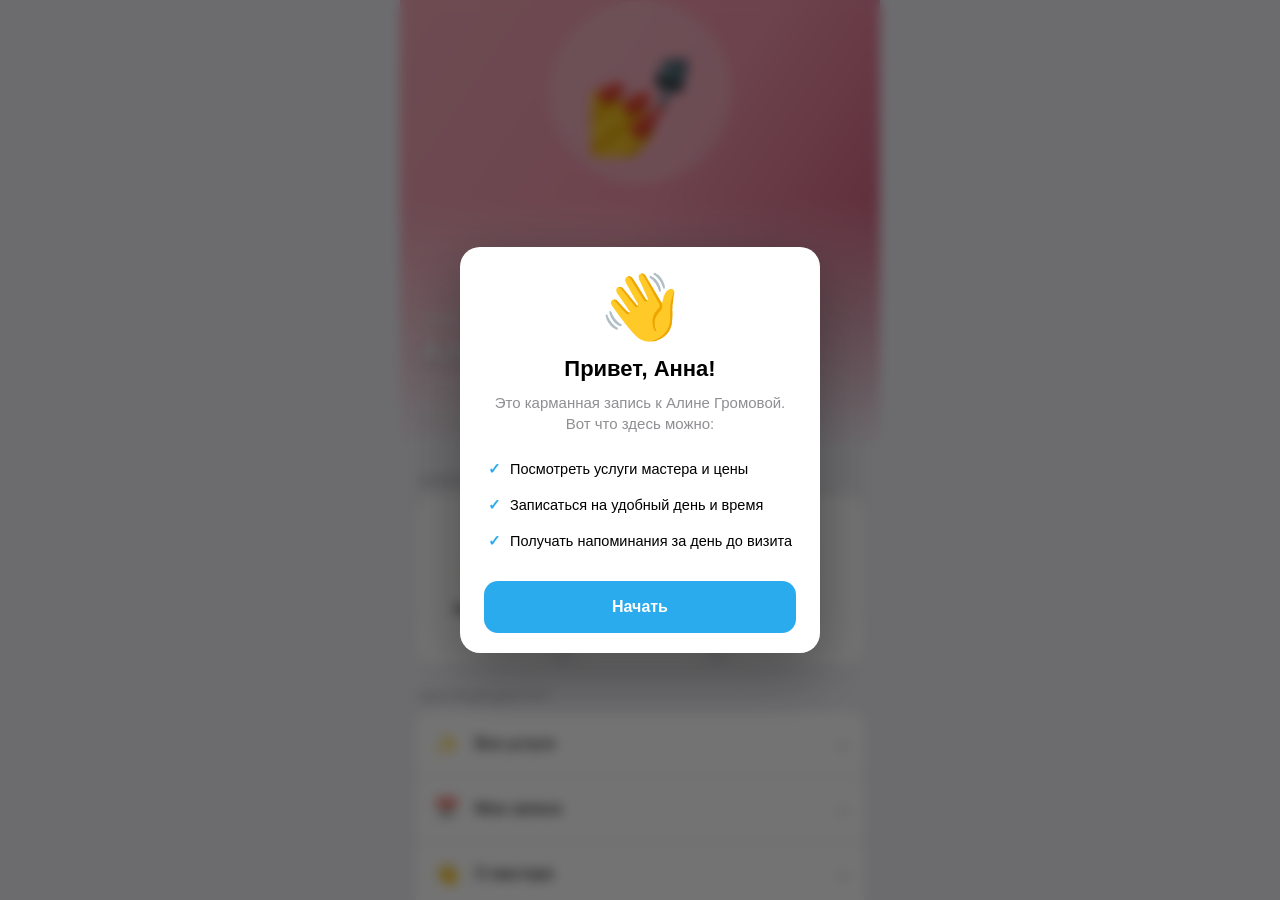
==== commit fa402c6c: "tg-app — онбординг с приветствием и кнопка "Поделиться с другом" Co-Authored-By: Claude Opus 4.7 <no" ====
--- a/Documents/Projects/tg-beauty-catalog/tg-app/index.html
+++ b/Documents/Projects/tg-beauty-catalog/tg-app/index.html
@@ -81,6 +81,11 @@
             <span>О мастере</span>
             <span class="chevron">›</span>
           </div>
+          <div class="list-item" data-action="share-bot">
+            <span style="font-size:20px">💌</span>
+            <span>Поделиться с другом</span>
+            <span class="chevron">›</span>
+          </div>
         </div>
 
         <div class="section-label" style="padding-left:4px">Отзывы</div>
@@ -223,6 +228,21 @@
 
   <!-- Главная кнопка снизу (эмуляция MainButton, в Telegram заменится на нативную) -->
   <button class="main-btn" id="mainBtn" hidden></button>
+
+  <!-- Онбординг: приветствие при самом первом открытии -->
+  <div class="offer-modal" id="onboardModal" hidden>
+    <div class="offer-card">
+      <div class="offer-emoji">👋</div>
+      <h2 class="offer-title" id="onboardTitle">Привет!</h2>
+      <p class="offer-sub">Это карманная запись к Алине Громовой. Вот что здесь можно:</p>
+      <ul class="offer-bullets">
+        <li>Посмотреть услуги мастера и цены</li>
+        <li>Записаться на удобный день и время</li>
+        <li>Получать напоминания за день до визита</li>
+      </ul>
+      <button class="offer-cta" id="onboardCta">Начать</button>
+    </div>
+  </div>
 
   <!-- Оффер-модалка: показывается один раз при первом открытии -->
   <div class="offer-modal" id="offerModal" hidden>
